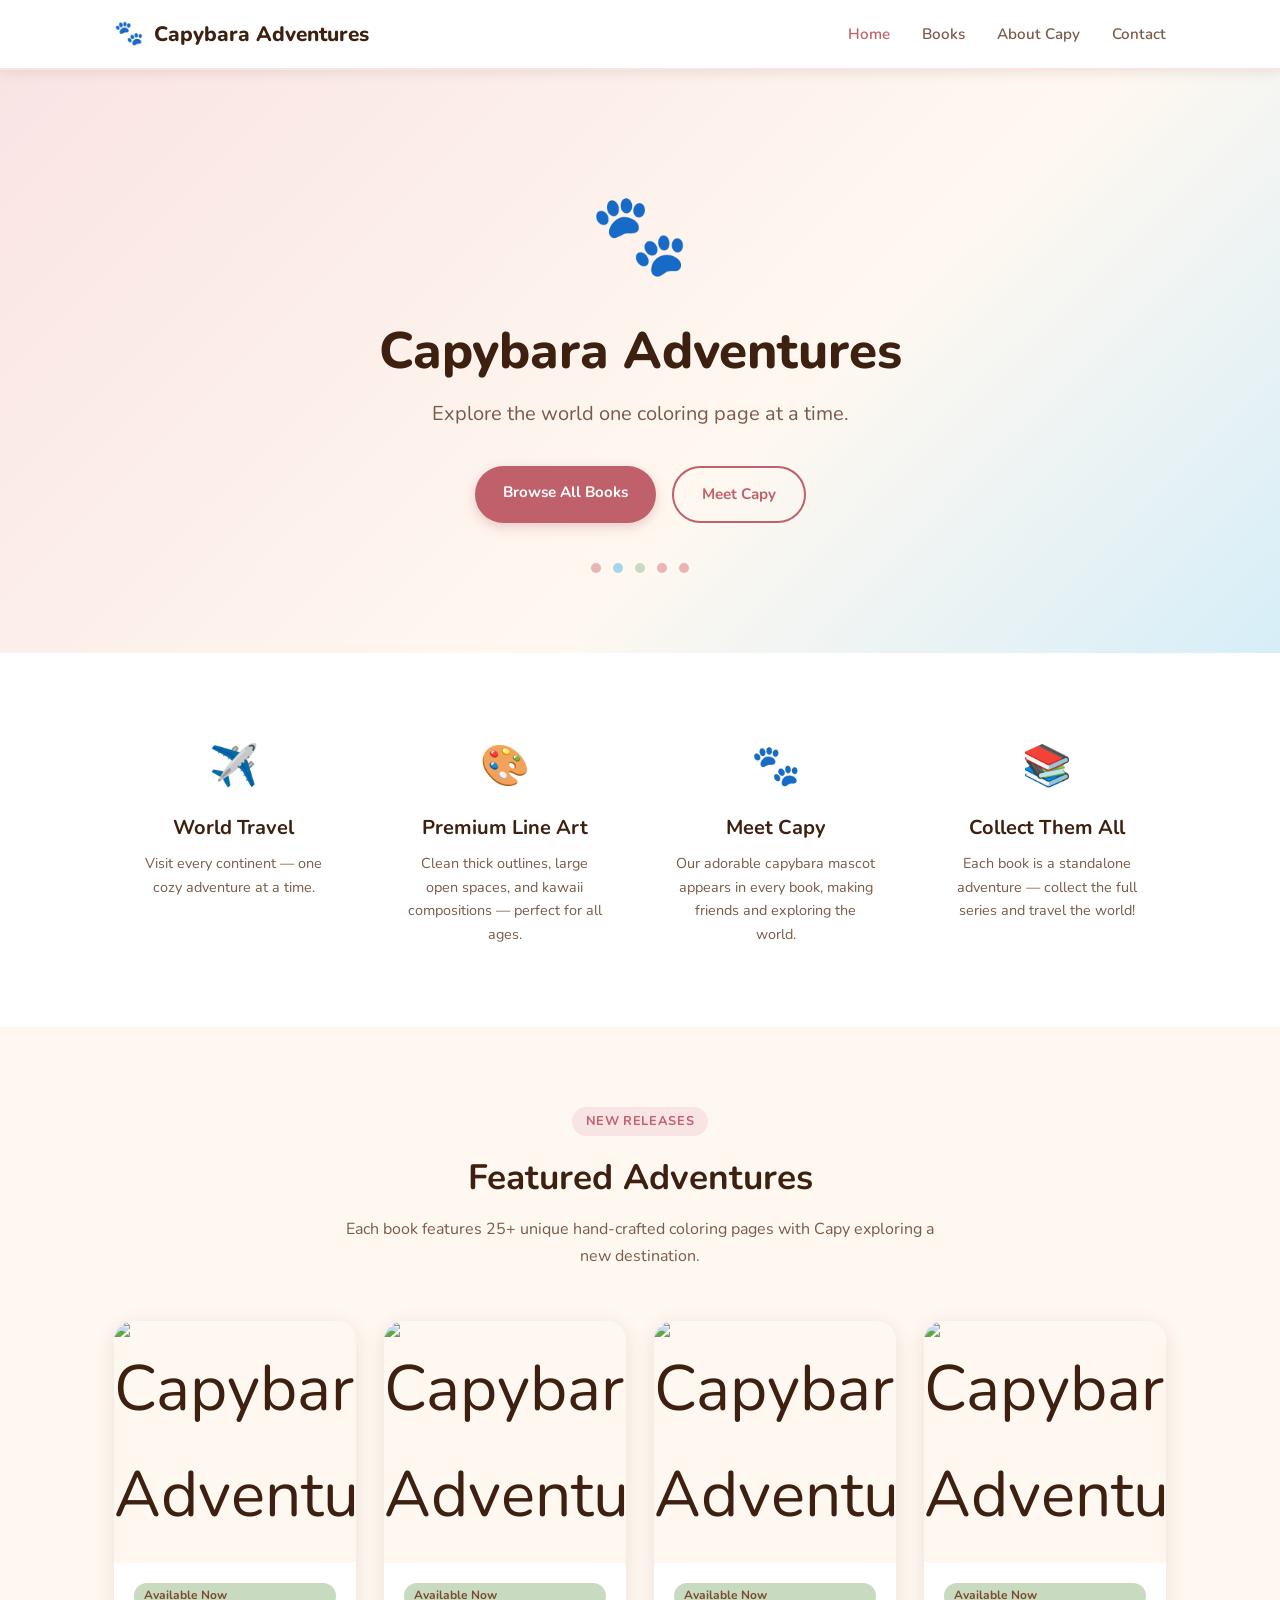
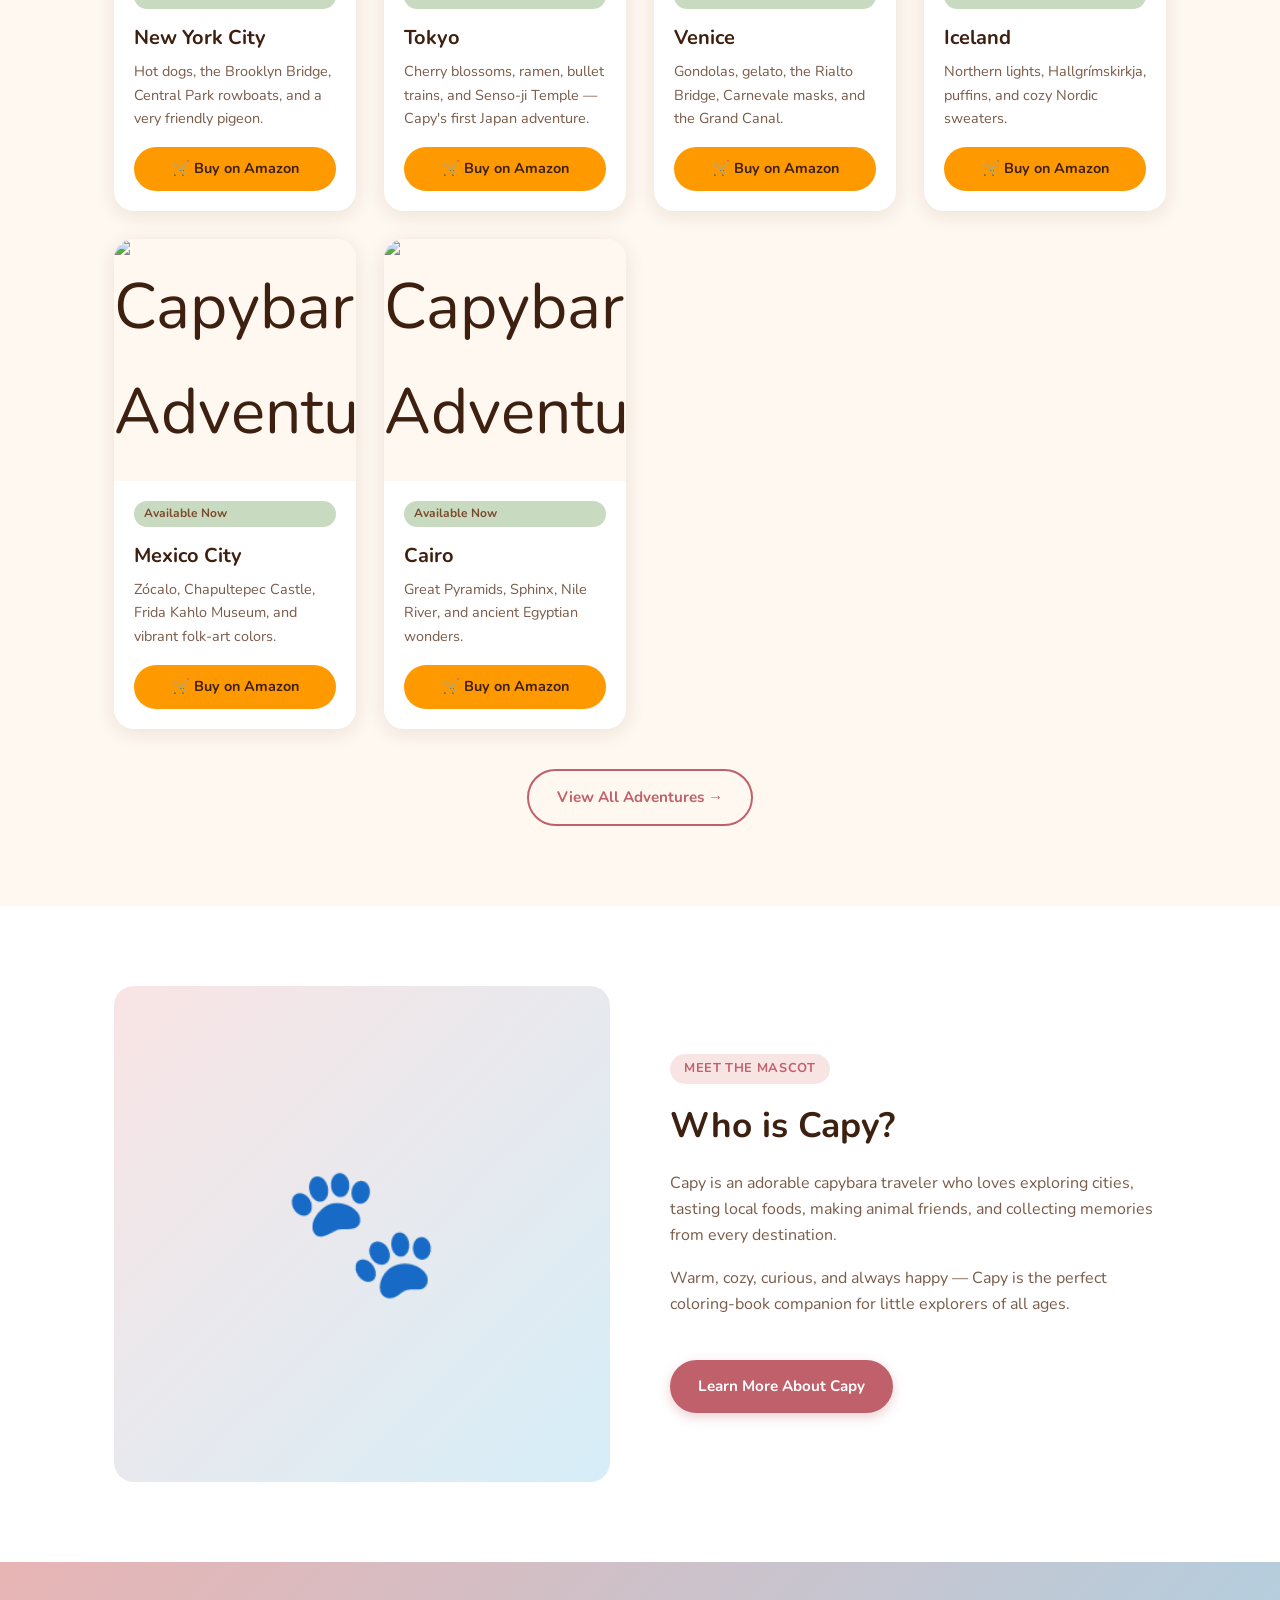
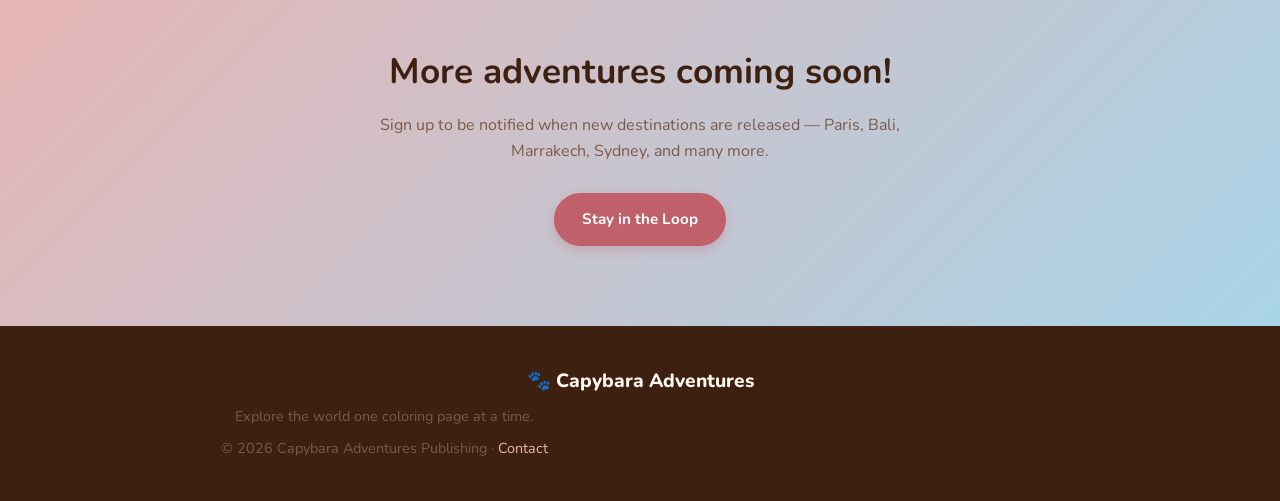
==== index.html @ a0d6f0d2 "Update website with 77 books and all cover images" ====
<!DOCTYPE html>
<html lang="en">
<head>
  <meta charset="UTF-8" />
  <meta name="viewport" content="width=device-width, initial-scale=1.0" />
  <title>Capybara Adventures — Coloring Books for Little Explorers</title>
  <meta name="description" content="Explore the world one coloring page at a time with Capy the capybara! Premium kawaii coloring books for all ages." />
  <meta name="keywords" content="capybara coloring book, kids coloring book, kawaii coloring, travel coloring book, Amazon KDP" />
  <link rel="canonical" href="https://capybaraadventures.com/" />
  <link rel="preconnect" href="https://fonts.googleapis.com" />
  <link href="https://fonts.googleapis.com/css2?family=Nunito:wght@400;600;700;800&display=swap" rel="stylesheet" />
  <link rel="stylesheet" href="style.css" />
</head>
<body>

<nav>
  <div class="nav-inner">
    <div class="nav-logo"><span class="paw">🐾</span> Capybara Adventures</div>
    <button class="nav-toggle" aria-label="Toggle menu" onclick="document.querySelector('.nav-links').classList.toggle('open')">☰</button>
    <ul class="nav-links">
      <li><a href="index.html" class="active">Home</a></li>
      <li><a href="books.html">Books</a></li>
      <li><a href="about.html">About Capy</a></li>
      <li><a href="contact.html">Contact</a></li>
    </ul>
  </div>
</nav>

<section class="hero">
  <div class="container">
    <span class="hero-emoji">🐾</span>
    <h1>Capybara Adventures</h1>
    <p class="tagline">Explore the world one coloring page at a time.</p>
    <div style="display:flex; gap:16px; justify-content:center; flex-wrap:wrap;">
      <a href="books.html" class="btn btn-primary">Browse All Books</a>
      <a href="about.html" class="btn btn-outline">Meet Capy</a>
    </div>
    <div class="hero-dots">
      <span></span><span></span><span></span><span></span><span></span>
    </div>
  </div>
</section>

<section class="features">
  <div class="container">
    <div class="features-grid">
      <div class="feature-item">
        <span class="feature-icon">✈️</span>
        <h3>World Travel</h3>
        <p>Visit every continent — one cozy adventure at a time.</p>
      </div>
      <div class="feature-item">
        <span class="feature-icon">🎨</span>
        <h3>Premium Line Art</h3>
        <p>Clean thick outlines, large open spaces, and kawaii compositions — perfect for all ages.</p>
      </div>
      <div class="feature-item">
        <span class="feature-icon">🐾</span>
        <h3>Meet Capy</h3>
        <p>Our adorable capybara mascot appears in every book, making friends and exploring the world.</p>
      </div>
      <div class="feature-item">
        <span class="feature-icon">📚</span>
        <h3>Collect Them All</h3>
        <p>Each book is a standalone adventure — collect the full series and travel the world!</p>
      </div>
    </div>
  </div>
</section>

<!-- ── Featured Books ── -->
<section style="padding:80px 0; background:var(--cream);">
  <div class="container">
    <div class="section-header">
      <span class="pill">New Releases</span>
      <h2>Featured Adventures</h2>
      <p>Each book features 25+ unique hand-crafted coloring pages with Capy exploring a new destination.</p>
    </div>
    <div class="books-grid">

      <!-- NYC — Available -->
      <div class="book-card">
        <div class="book-cover">
          <img src="assets/images/nyc-cover.png" alt="Capybara Adventures: New York City" />
        </div>
        <div class="book-info">
          <span class="book-badge">Available Now</span>
          <h3>New York City</h3>
          <p>Hot dogs, the Brooklyn Bridge, Central Park rowboats, and a very friendly pigeon.</p>
          <a href="https://amazon.com" target="_blank" rel="noopener" class="amazon-btn">🛒 Buy on Amazon</a>
        </div>
      </div>

      <!-- Tokyo — Available -->
      <div class="book-card">
        <div class="book-cover">
          <img src="assets/images/tokyo-cover.png" alt="Capybara Adventures: Tokyo" />
        </div>
        <div class="book-info">
          <span class="book-badge">Available Now</span>
          <h3>Tokyo</h3>
          <p>Cherry blossoms, ramen, bullet trains, and Senso-ji Temple — Capy's first Japan adventure.</p>
          <a href="https://amazon.com" target="_blank" rel="noopener" class="amazon-btn">🛒 Buy on Amazon</a>
        </div>
      </div>

      <!-- Venice — Available -->
      <div class="book-card">
        <div class="book-cover">
          <img src="assets/images/venice-cover.png" alt="Capybara Adventures: Venice" />
        </div>
        <div class="book-info">
          <span class="book-badge">Available Now</span>
          <h3>Venice</h3>
          <p>Gondolas, gelato, the Rialto Bridge, Carnevale masks, and the Grand Canal.</p>
          <a href="https://amazon.com" target="_blank" rel="noopener" class="amazon-btn">🛒 Buy on Amazon</a>
        </div>
      </div>

      <!-- Iceland — Available -->
      <div class="book-card">
        <div class="book-cover">
          <img src="assets/images/iceland-cover.png" alt="Capybara Adventures: Iceland" />
        </div>
        <div class="book-info">
          <span class="book-badge">Available Now</span>
          <h3>Iceland</h3>
          <p>Northern lights, Hallgrímskirkja, puffins, and cozy Nordic sweaters.</p>
          <a href="https://amazon.com" target="_blank" rel="noopener" class="amazon-btn">🛒 Buy on Amazon</a>
        </div>
      </div>

      <!-- Mexico City — Available -->
      <div class="book-card">
        <div class="book-cover">
          <img src="assets/images/mexico_city_cover.png" alt="Capybara Adventures: Mexico City" />
        </div>
        <div class="book-info">
          <span class="book-badge">Available Now</span>
          <h3>Mexico City</h3>
          <p>Zócalo, Chapultepec Castle, Frida Kahlo Museum, and vibrant folk-art colors.</p>
          <a href="https://amazon.com" target="_blank" rel="noopener" class="amazon-btn">🛒 Buy on Amazon</a>
        </div>
      </div>

      <!-- Cairo — Available -->
      <div class="book-card">
        <div class="book-cover">
          <img src="assets/images/egypt-cover.png" alt="Capybara Adventures: Cairo" />
        </div>
        <div class="book-info">
          <span class="book-badge">Available Now</span>
          <h3>Cairo</h3>
          <p>Great Pyramids, Sphinx, Nile River, and ancient Egyptian wonders.</p>
          <a href="https://amazon.com" target="_blank" rel="noopener" class="amazon-btn">🛒 Buy on Amazon</a>
        </div>
      </div>

    </div>
    <div style="text-align:center; margin-top:40px;">
      <a href="books.html" class="btn btn-outline">View All Adventures →</a>
    </div>
  </div>
</section>

<!-- ── About Teaser ── -->
<section style="background:var(--white); padding:80px 0;">
  <div class="container">
    <div class="about-layout">
      <div class="about-visual">🐾</div>
      <div class="about-text">
        <span class="pill">Meet the mascot</span>
        <h2>Who is Capy?</h2>
        <p>Capy is an adorable capybara traveler who loves exploring cities, tasting local foods, making animal friends, and collecting memories from every destination.</p>
        <p>Warm, cozy, curious, and always happy — Capy is the perfect coloring-book companion for little explorers of all ages.</p>
        <br />
        <a href="about.html" class="btn btn-primary">Learn More About Capy</a>
      </div>
    </div>
  </div>
</section>

<section class="cta-section">
  <div class="container">
    <h2>More adventures coming soon!</h2>
    <p>Sign up to be notified when new destinations are released — Paris, Bali, Marrakech, Sydney, and many more.</p>
    <a href="contact.html" class="btn btn-primary">Stay in the Loop</a>
  </div>
</section>

<footer>
  <div class="container">
    <div class="footer-logo">🐾 Capybara Adventures</div>
    <p>Explore the world one coloring page at a time.</p>
    <p style="margin-top:8px;">© 2026 Capybara Adventures Publishing · <a href="contact.html">Contact</a></p>
  </div>
</footer>

</body>
</html>
---- style.css ----
/* Capybara Adventures — Global Styles */

:root {
  --cream: #FFF8F0;
  --soft-pink: #F9E4E4;
  --dusty-pink: #E8B4B4;
  --rose: #C0606A;
  --sky: #D6EEF8;
  --soft-blue: #A8D4E8;
  --sage: #C8DAC0;
  --warm-brown: #7A4A2C;
  --dark-brown: #3D2010;
  --text: #3D2010;
  --text-mid: #7A5A48;
  --text-light: #B09080;
  --white: #FFFFFF;
  --shadow: rgba(61,32,16,0.10);
  --radius: 20px;
  --radius-sm: 10px;
}

* { box-sizing: border-box; margin: 0; padding: 0; }

html { scroll-behavior: smooth; }

body {
  font-family: 'Nunito', 'Segoe UI', Tahoma, sans-serif;
  background: var(--cream);
  color: var(--text);
  line-height: 1.65;
  font-size: 16px;
}

/* ── Typography ─────────────────────────────────────── */

h1 { font-size: clamp(2rem, 5vw, 3.2rem); font-weight: 800; line-height: 1.15; }
h2 { font-size: clamp(1.5rem, 3.5vw, 2.2rem); font-weight: 700; }
h3 { font-size: 1.25rem; font-weight: 700; }
p  { color: var(--text-mid); max-width: 60ch; }

a { color: var(--rose); text-decoration: none; }
a:hover { text-decoration: underline; }

/* ── Layout ──────────────────────────────────────────── */

.container { max-width: 1100px; margin: 0 auto; padding: 0 24px; }

section { padding: 80px 0; }

/* ── Navigation ──────────────────────────────────────── */

nav {
  background: var(--white);
  border-bottom: 2px solid var(--soft-pink);
  position: sticky; top: 0; z-index: 100;
  box-shadow: 0 2px 12px var(--shadow);
}

.nav-inner {
  max-width: 1100px; margin: 0 auto; padding: 0 24px;
  display: flex; align-items: center; justify-content: space-between;
  height: 68px;
}

.nav-logo {
  font-size: 1.3rem; font-weight: 800; color: var(--dark-brown);
  display: flex; align-items: center; gap: 10px;
}

.nav-logo .paw { font-size: 1.5rem; }

.nav-links { display: flex; gap: 32px; list-style: none; }
.nav-links a { color: var(--text-mid); font-weight: 600; font-size: 0.95rem; transition: color .2s; }
.nav-links a:hover, .nav-links a.active { color: var(--rose); text-decoration: none; }

.nav-toggle { display: none; background: none; border: none; cursor: pointer; font-size: 1.5rem; }

@media (max-width: 640px) {
  .nav-links { display: none; flex-direction: column; position: absolute; top: 68px; left: 0; right: 0;
    background: var(--white); border-bottom: 2px solid var(--soft-pink); padding: 20px 24px; gap: 16px; }
  .nav-links.open { display: flex; }
  .nav-toggle { display: block; }
}

/* ── Buttons ─────────────────────────────────────────── */

.btn {
  display: inline-block; padding: 14px 28px; border-radius: 50px;
  font-weight: 700; font-size: 0.95rem; cursor: pointer; transition: all .2s;
  border: none;
}

.btn-primary {
  background: var(--rose); color: var(--white);
  box-shadow: 0 4px 12px rgba(192,96,106,0.30);
}
.btn-primary:hover { background: #a84f58; transform: translateY(-2px); text-decoration: none; }

.btn-outline {
  background: transparent; color: var(--rose);
  border: 2px solid var(--rose);
}
.btn-outline:hover { background: var(--rose); color: var(--white); text-decoration: none; }

/* ── Hero ────────────────────────────────────────────── */

.hero {
  background: linear-gradient(135deg, var(--soft-pink) 0%, var(--cream) 60%, var(--sky) 100%);
  padding: 100px 0 80px;
  text-align: center;
  position: relative; overflow: hidden;
}

.hero-emoji { font-size: 5rem; margin-bottom: 20px; display: block; animation: float 3s ease-in-out infinite; }

@keyframes float { 0%,100% { transform: translateY(0); } 50% { transform: translateY(-12px); } }

.hero h1 { color: var(--dark-brown); margin-bottom: 16px; }

.hero .tagline {
  font-size: 1.25rem; color: var(--text-mid); margin: 0 auto 36px; max-width: 50ch;
}

.hero-dots {
  display: flex; justify-content: center; gap: 12px; margin-top: 40px;
}
.hero-dots span { width: 10px; height: 10px; border-radius: 50%; background: var(--dusty-pink); }
.hero-dots span:nth-child(2) { background: var(--soft-blue); }
.hero-dots span:nth-child(3) { background: var(--sage); }

/* ── Section headers ─────────────────────────────────── */

.section-header { text-align: center; margin-bottom: 52px; }
.section-header h2 { color: var(--dark-brown); margin-bottom: 10px; }
.section-header p { margin: 0 auto; }
.pill {
  display: inline-block; background: var(--soft-pink); color: var(--rose);
  padding: 4px 14px; border-radius: 50px; font-size: 0.8rem; font-weight: 700;
  letter-spacing: .05em; text-transform: uppercase; margin-bottom: 12px;
}

/* ── Book grid ───────────────────────────────────────── */

.books-grid {
  display: grid;
  grid-template-columns: repeat(auto-fill, minmax(240px, 1fr));
  gap: 28px;
}

.book-card {
  background: var(--white); border-radius: var(--radius);
  overflow: hidden; box-shadow: 0 4px 20px var(--shadow);
  transition: transform .2s, box-shadow .2s;
  display: flex; flex-direction: column;
}

.book-card:hover { transform: translateY(-6px); box-shadow: 0 10px 32px var(--shadow); }

.book-cover {
  width: 100%;
  aspect-ratio: 1 / 1;
  background: var(--cream);
  display: flex; align-items: center; justify-content: center;
  font-size: 4rem;
  overflow: hidden;
}

.book-cover img {
  width: 100%;
  height: 100%;
  object-fit: contain;   /* show full cover without cropping */
  background: var(--cream);
}

.book-info { padding: 20px; flex: 1; display: flex; flex-direction: column; }
.book-info h3 { color: var(--dark-brown); margin-bottom: 6px; }
.book-info p { font-size: 0.9rem; margin-bottom: 16px; flex: 1; }

.book-badge {
  display: inline-block; background: var(--sage); color: var(--warm-brown);
  padding: 3px 10px; border-radius: 50px; font-size: 0.75rem; font-weight: 700;
  margin-bottom: 12px;
}

.amazon-btn {
  display: flex; align-items: center; justify-content: center; gap: 8px;
  background: #FF9900; color: var(--dark-brown); padding: 10px 20px;
  border-radius: 50px; font-weight: 700; font-size: 0.9rem;
  transition: background .2s; text-decoration: none;
}
.amazon-btn:hover { background: #e68900; text-decoration: none; }

/* ── Feature strip ───────────────────────────────────── */

.features {
  background: var(--white);
  padding: 60px 0;
}

.features-grid {
  display: grid;
  grid-template-columns: repeat(auto-fit, minmax(200px, 1fr));
  gap: 32px; text-align: center;
}

.feature-item { padding: 20px; }
.feature-icon { font-size: 2.5rem; margin-bottom: 12px; display: block; }
.feature-item h3 { color: var(--dark-brown); margin-bottom: 8px; }
.feature-item p { font-size: 0.9rem; margin: 0 auto; }

/* ── About ───────────────────────────────────────────── */

.about-layout {
  display: grid; grid-template-columns: 1fr 1fr; gap: 60px; align-items: center;
}

@media (max-width: 768px) { .about-layout { grid-template-columns: 1fr; } }

.about-visual {
  background: linear-gradient(135deg, var(--soft-pink), var(--sky));
  border-radius: var(--radius); aspect-ratio: 1/1;
  display: flex; align-items: center; justify-content: center;
  font-size: 8rem;
}

.about-text h2 { color: var(--dark-brown); margin-bottom: 16px; }
.about-text p { margin-bottom: 16px; }

/* ── Newsletter / CTA ────────────────────────────────── */

.cta-section {
  background: linear-gradient(135deg, var(--dusty-pink), var(--soft-blue));
  text-align: center; padding: 80px 0;
}

.cta-section h2 { color: var(--dark-brown); margin-bottom: 12px; }
.cta-section p { margin: 0 auto 28px; }

/* ── Contact form ────────────────────────────────────── */

.contact-layout {
  display: grid; grid-template-columns: 1fr 1fr; gap: 60px;
}
@media (max-width: 768px) { .contact-layout { grid-template-columns: 1fr; } }

.form-group { margin-bottom: 20px; }
.form-group label { display: block; font-weight: 600; margin-bottom: 6px; font-size: 0.9rem; color: var(--text-mid); }
.form-group input, .form-group textarea, .form-group select {
  width: 100%; padding: 12px 16px; border: 2px solid var(--soft-pink);
  border-radius: var(--radius-sm); font-size: 0.95rem; font-family: inherit;
  background: var(--white); color: var(--text); transition: border-color .2s;
  outline: none;
}
.form-group input:focus, .form-group textarea:focus { border-color: var(--rose); }
.form-group textarea { min-height: 140px; resize: vertical; }

.social-links { display: flex; flex-direction: column; gap: 14px; margin-top: 24px; }
.social-link {
  display: flex; align-items: center; gap: 14px;
  padding: 14px 20px; background: var(--white); border-radius: var(--radius-sm);
  border: 2px solid var(--soft-pink); font-weight: 600; color: var(--text-mid);
  transition: border-color .2s, color .2s;
}
.social-link:hover { border-color: var(--rose); color: var(--rose); text-decoration: none; }
.social-link .icon { font-size: 1.4rem; }

/* ── Hero page-specific ──────────────────────────────── */

.page-hero {
  background: linear-gradient(135deg, var(--soft-pink) 0%, var(--cream) 100%);
  padding: 64px 0; text-align: center;
}
.page-hero h1 { color: var(--dark-brown); margin-bottom: 12px; }
.page-hero p { margin: 0 auto; }

/* ── About page capybara intro ───────────────────────── */

.capy-intro {
  background: var(--white); border-radius: var(--radius);
  padding: 40px; box-shadow: 0 4px 20px var(--shadow);
  display: flex; gap: 32px; align-items: flex-start;
}
@media (max-width: 600px) { .capy-intro { flex-direction: column; } }

.capy-avatar { font-size: 5rem; flex-shrink: 0; }

.values-grid {
  display: grid; grid-template-columns: repeat(auto-fit, minmax(180px, 1fr));
  gap: 20px; margin-top: 40px;
}

.value-card {
  background: var(--white); border-radius: var(--radius-sm);
  padding: 24px 20px; text-align: center;
  box-shadow: 0 2px 12px var(--shadow);
}
.value-card .icon { font-size: 2rem; margin-bottom: 10px; display: block; }
.value-card h3 { font-size: 1rem; color: var(--dark-brown); }

/* ── Footer ──────────────────────────────────────────── */

footer {
  background: var(--dark-brown); color: rgba(255,248,240,0.7);
  padding: 40px 0; text-align: center; font-size: 0.9rem;
}
footer a { color: var(--dusty-pink); }
footer .footer-logo { font-size: 1.2rem; font-weight: 800; color: var(--cream); margin-bottom: 8px; }
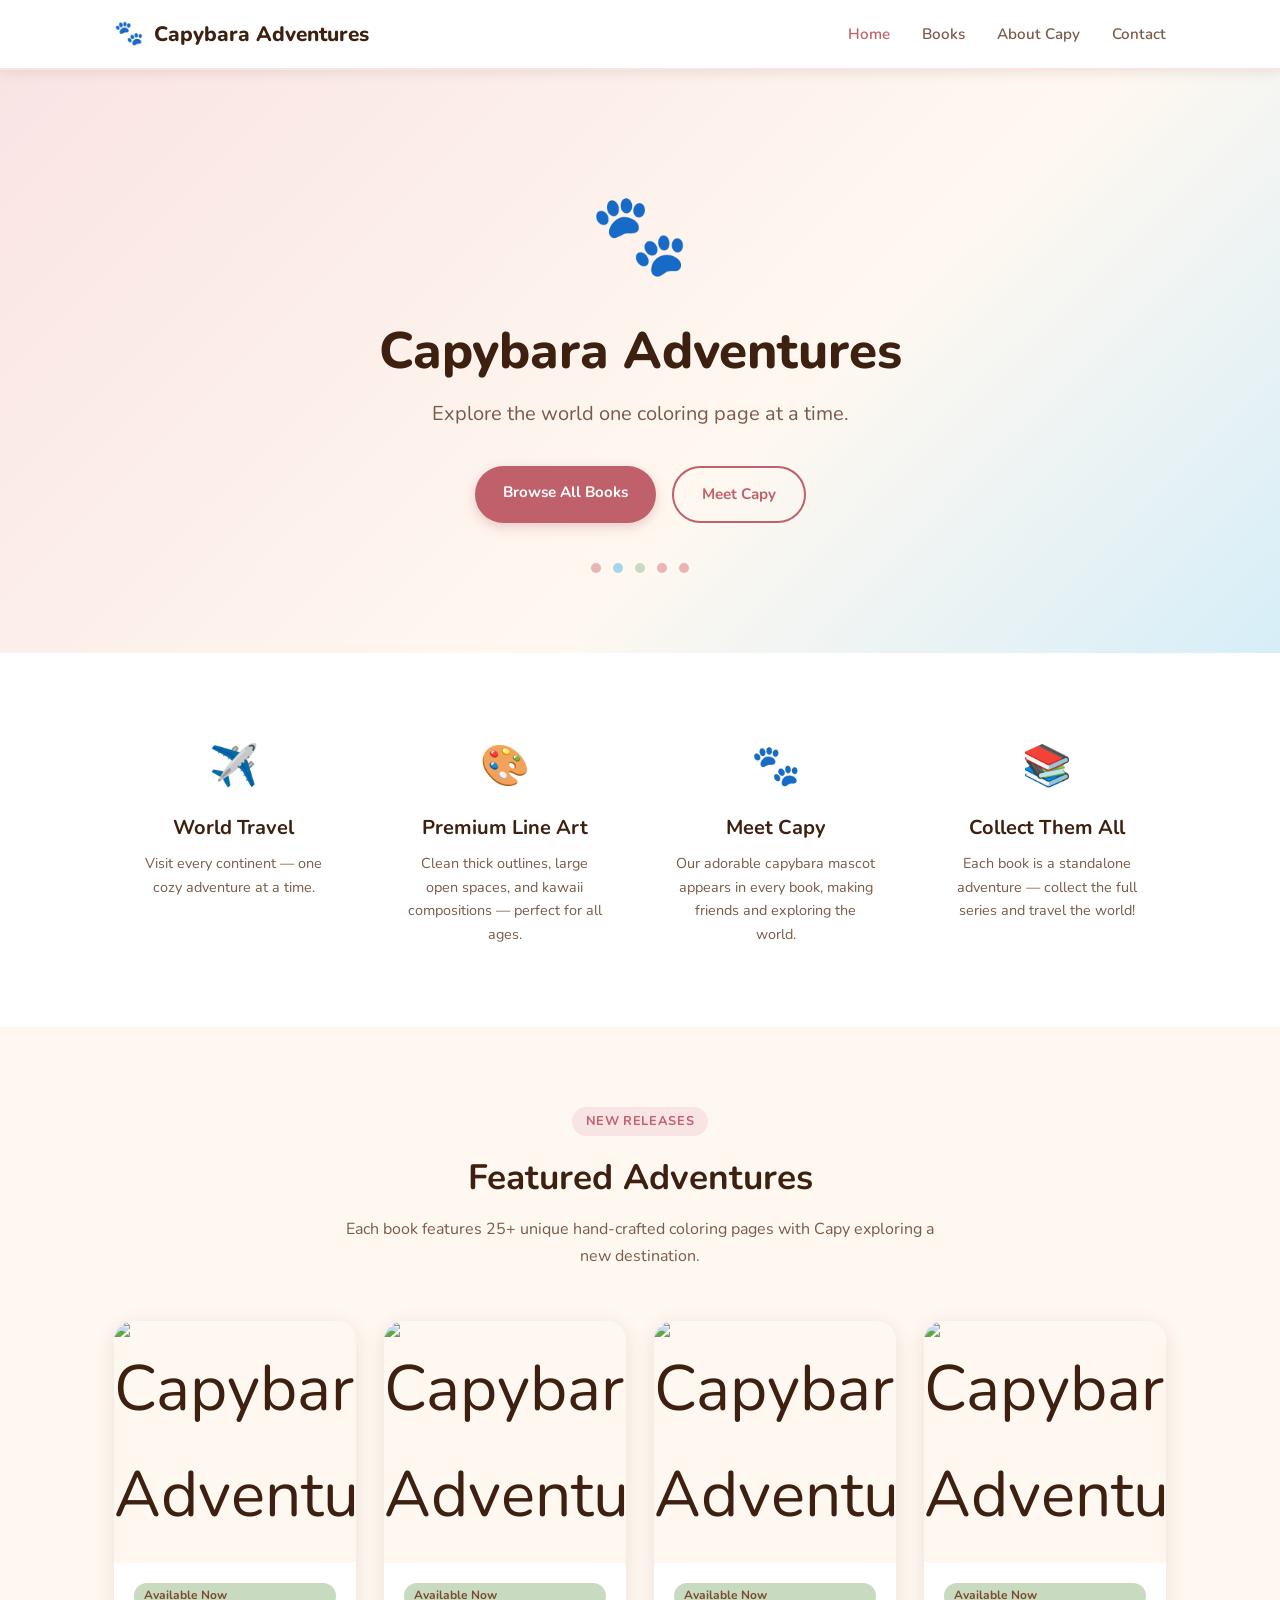
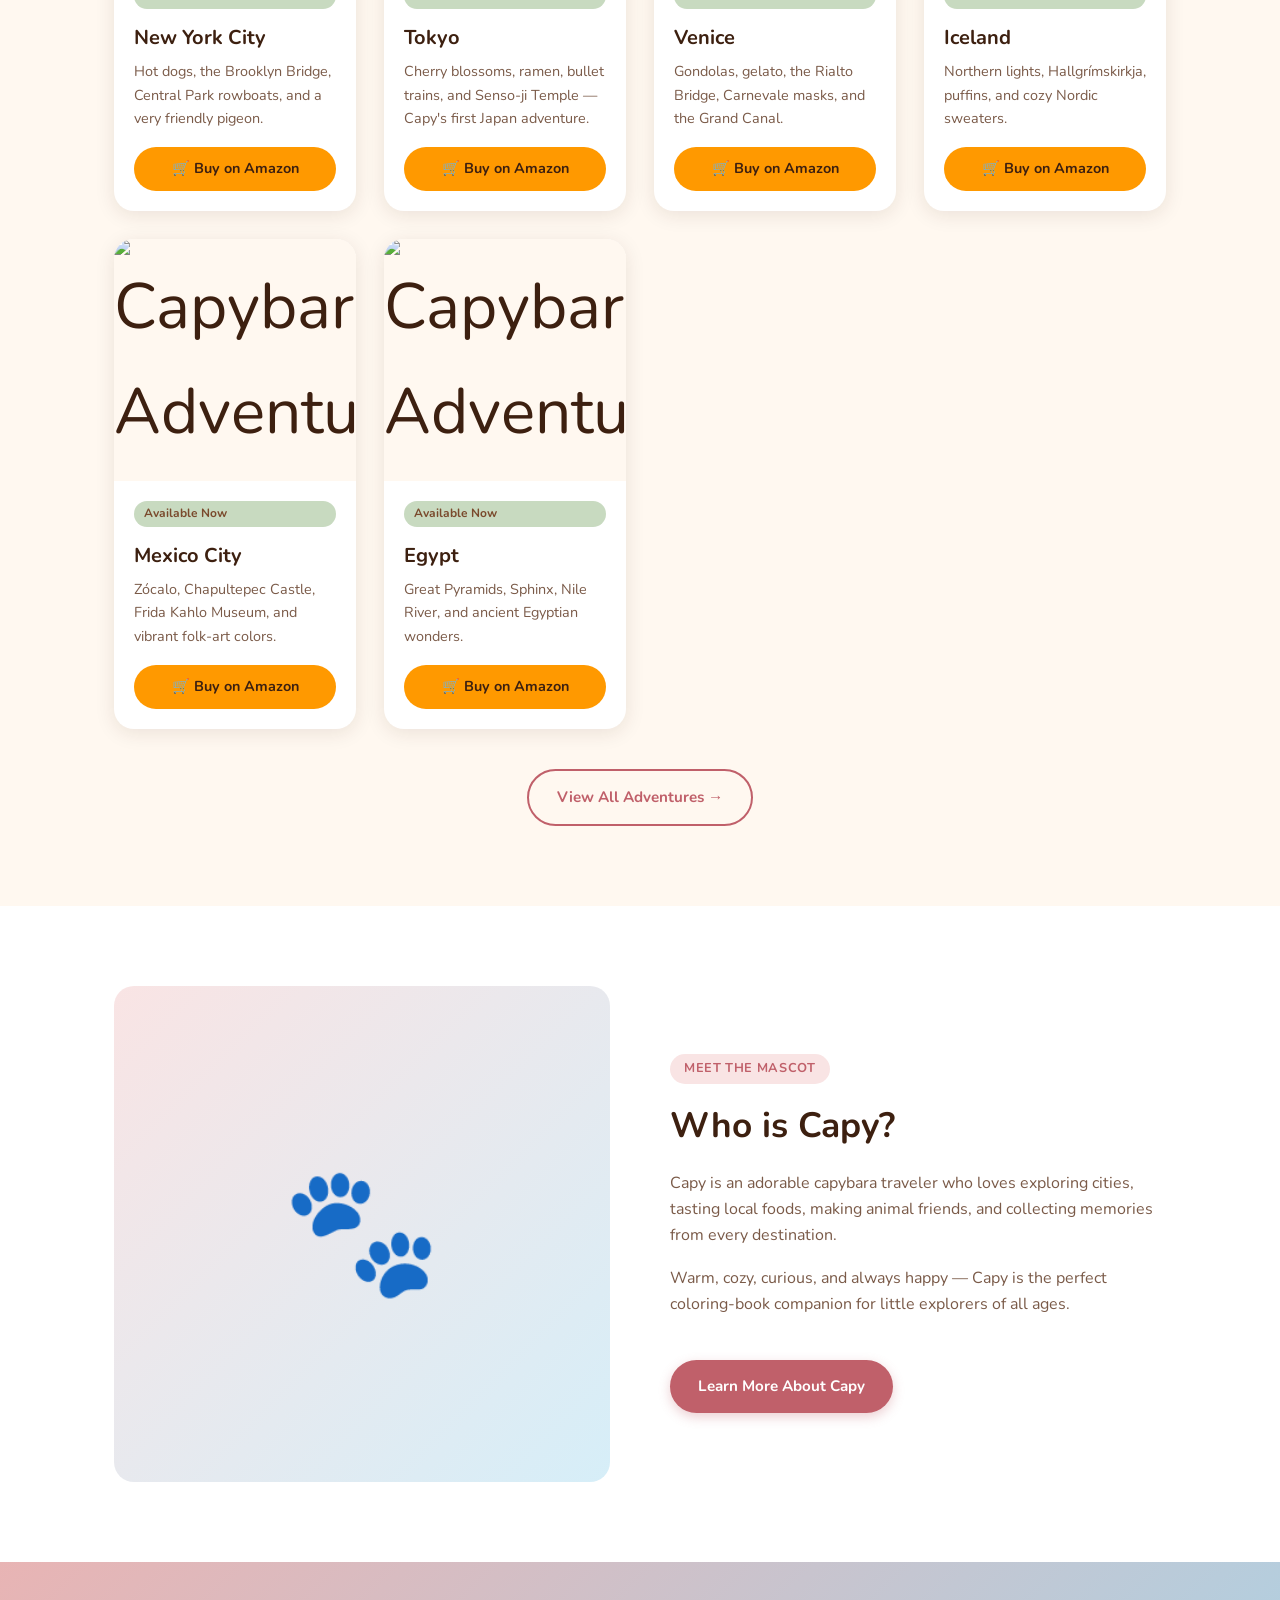
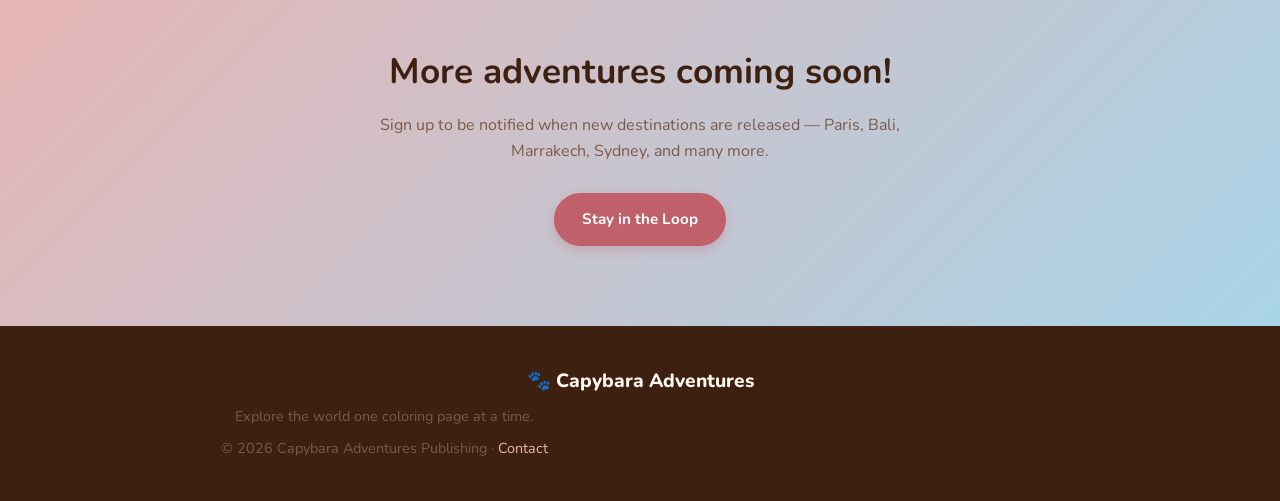
==== commit 3623d5c6: "Update homepage to show Egypt instead of Cairo" ====
--- a/index.html
+++ b/index.html
@@ -143,14 +143,14 @@
         </div>
       </div>
 
-      <!-- Cairo — Available -->
-      <div class="book-card">
-        <div class="book-cover">
-          <img src="assets/images/egypt-cover.png" alt="Capybara Adventures: Cairo" />
-        </div>
-        <div class="book-info">
-          <span class="book-badge">Available Now</span>
-          <h3>Cairo</h3>
+      <!-- Egypt — Available -->
+      <div class="book-card">
+        <div class="book-cover">
+          <img src="assets/images/egypt-cover.png" alt="Capybara Adventures: Egypt" />
+        </div>
+        <div class="book-info">
+          <span class="book-badge">Available Now</span>
+          <h3>Egypt</h3>
           <p>Great Pyramids, Sphinx, Nile River, and ancient Egyptian wonders.</p>
           <a href="https://amazon.com" target="_blank" rel="noopener" class="amazon-btn">🛒 Buy on Amazon</a>
         </div>
